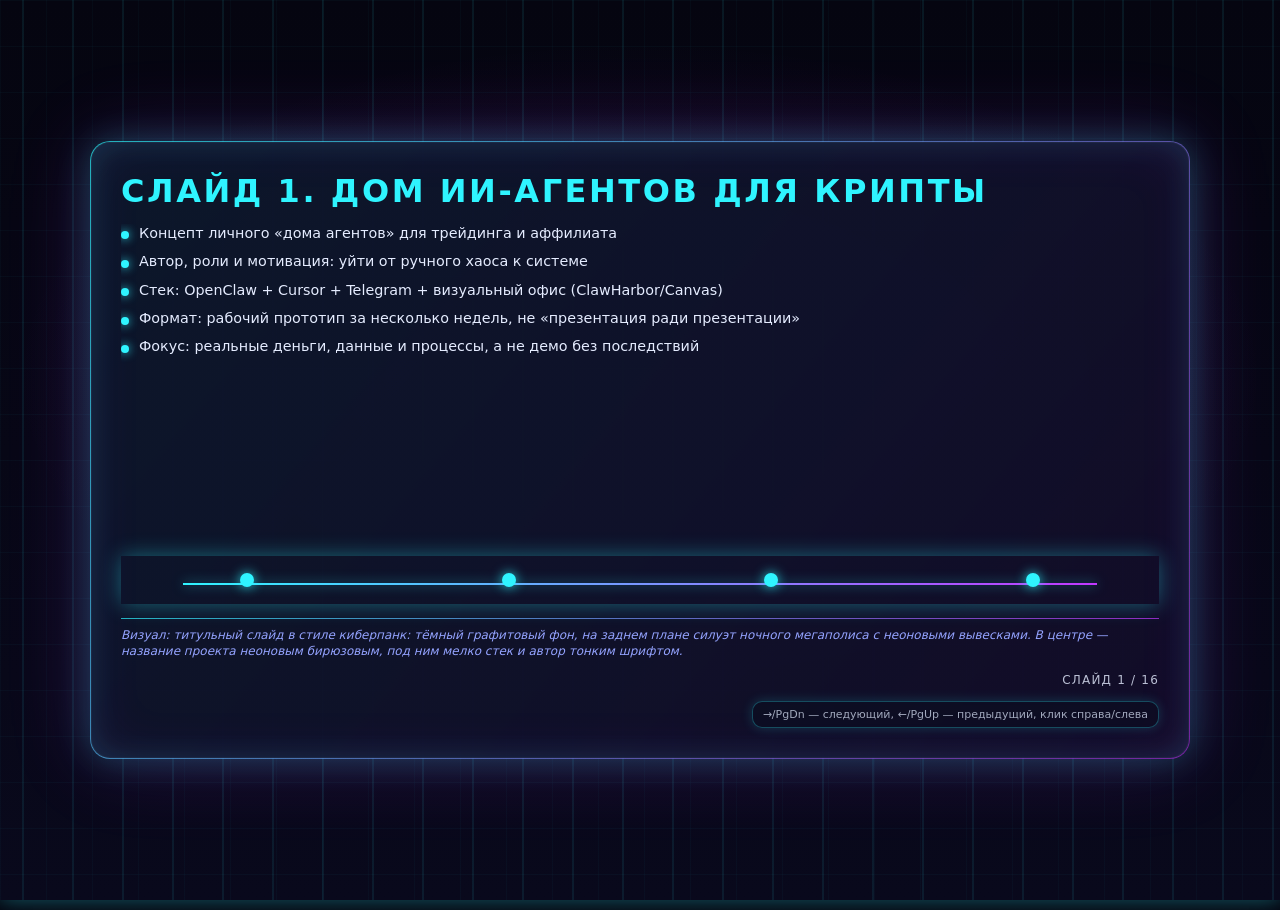
==== index.html @ 4ec415a6 "Update and rename deck.html to index.html" ====
﻿<!doctype html>
<html lang='ru'>
<head>
  <meta charset='UTF-8' />
  <meta name='viewport' content='width=device-width, initial-scale=1.0' />
  <title>Дом ИИ-агентов для криптотрейдинга и аффилиат-дохода</title>
  <style>
* { box-sizing: border-box; }
html, body { width: 100%; height: 100%; margin: 0; }
body {
  background:
    radial-gradient(68% 52% at 50% 42%, rgba(47, 244, 255, 0.09) 0%, rgba(194, 56, 255, 0.06) 36%, rgba(5, 5, 16, 0) 72%),
    linear-gradient(180deg, #050510 0%, #09091c 100%);
  color: #E5ECFF;
  font-family: system-ui, -apple-system, BlinkMacSystemFont, "Segoe UI", sans-serif;
  overflow: hidden;
}
#deck {
  position: relative;
  width: 100vw;
  height: 100vh;
  isolation: isolate;
}
#deck::before {
  content: "";
  position: absolute;
  inset: 0;
  background-image:
    linear-gradient(rgba(47, 244, 255, 0.12) 1px, transparent 1px),
    linear-gradient(90deg, rgba(47, 244, 255, 0.10) 1px, transparent 1px);
  background-size: 46px 46px;
  opacity: 0.26;
  pointer-events: none;
  z-index: 0;
  transition: transform .55s ease;
}
#deck::after {
  content: "";
  position: absolute;
  inset: 0;
  background: repeating-linear-gradient(90deg, transparent 0 22px, rgba(47, 244, 255, 0.08) 22px 24px, transparent 24px 50px);
  animation: rain 9s linear infinite;
  pointer-events: none;
  z-index: 0;
  transition: transform .55s ease;
}
#deck:hover::before { transform: translate3d(-6px, -4px, 0); }
#deck:hover::after { transform: translate3d(6px, 4px, 0); }
@keyframes rain { from { transform: translateY(-24px); } to { transform: translateY(24px); } }
@keyframes pulseGlow {
  0%, 100% { opacity: .9; box-shadow: 0 0 12px rgba(47,244,255,.26), 0 0 20px rgba(194,56,255,.12); }
  50% { opacity: 1; box-shadow: 0 0 18px rgba(47,244,255,.38), 0 0 30px rgba(194,56,255,.2); }
}
@keyframes fadeDown {
  from { opacity: 0; transform: translateY(-10px); }
  to { opacity: 1; transform: translateY(0); }
}
@keyframes fadeUp {
  from { opacity: 0; transform: translateY(10px); }
  to { opacity: 1; transform: translateY(0); }
}
@keyframes fadeInDelayed {
  from { opacity: 0; }
  to { opacity: 1; }
}
.slide {
  position: absolute;
  inset: 0;
  display: flex;
  align-items: center;
  justify-content: center;
  padding: 3vh 3vw;
  opacity: 0;
  pointer-events: none;
  transform: translateY(10px);
  transition: opacity .34s ease, transform .34s ease;
  z-index: 1;
}
.slide.active { opacity: 1; pointer-events: auto; transform: translateY(0); }
.slide-inner {
  width: min(1100px, 94vw);
  aspect-ratio: 16 / 9;
  max-height: 92vh;
  display: grid;
  grid-template-rows: auto 1fr auto auto auto auto;
  gap: 14px;
  padding: clamp(18px, 2.4vw, 30px);
  border-radius: 20px;
  border: 1px solid transparent;
  background:
    linear-gradient(rgba(10, 10, 30, 0.92), rgba(10, 10, 30, 0.92)) padding-box,
    linear-gradient(130deg, rgba(47,244,255,.72), rgba(194,56,255,.58)) border-box;
  box-shadow:
    inset 0 0 0 1px rgba(255,255,255,.04),
    inset 0 0 30px rgba(47,244,255,.12),
    inset 0 0 56px rgba(194,56,255,.08),
    0 0 36px rgba(47, 244, 255, 0.24),
    0 0 84px rgba(194, 56, 255, 0.2);
  overflow: hidden;
  transition: transform .35s ease, box-shadow .35s ease;
}
.slide-inner:hover {
  transform: translateY(-2px);
  box-shadow:
    inset 0 0 0 1px rgba(255,255,255,.04),
    inset 0 0 34px rgba(47,244,255,.14),
    inset 0 0 64px rgba(194,56,255,.1),
    0 0 42px rgba(47, 244, 255, 0.3),
    0 0 94px rgba(194, 56, 255, 0.24);
}
h1, h2 {
  margin: 0;
  text-transform: uppercase;
  letter-spacing: .08em;
  line-height: 1.2;
  font-size: clamp(28px, 2.6vw, 32px);
}
h1 { color: #2FF4FF; }
h2 { color: #C238FF; }
ul {
  margin: 0;
  padding: 0;
  list-style: none;
  display: grid;
  align-content: start;
  gap: 9px;
  overflow: auto;
}
li {
  position: relative;
  padding-left: 18px;
  line-height: 1.35;
  font-size: clamp(14px, 1.12vw, 19px);
}
li::before {
  content: "";
  position: absolute;
  left: 0;
  top: .52em;
  width: 8px;
  height: 8px;
  border-radius: 50%;
  background: #2FF4FF;
  box-shadow: 0 0 10px rgba(47,244,255,.9);
}
.visual-hint {
  font-size: clamp(12px, .9vw, 14px);
  color: #94A3FF;
  font-style: italic;
  border-top: 1px solid transparent;
  border-image: linear-gradient(90deg, rgba(47,244,255,.7), rgba(194,56,255,.7)) 1;
  padding-top: 8px;
  line-height: 1.35;
}
.slide-index {
  justify-self: end;
  font-size: 12px;
  letter-spacing: .1em;
  text-transform: uppercase;
  color: rgba(229,236,255,.8);
}
.nav-hint {
  justify-self: end;
  font-size: 11px;
  color: rgba(225, 235, 255, 0.7);
  padding: 6px 10px;
  border: 1px solid rgba(47,244,255,.28);
  border-radius: 10px;
  background: rgba(9, 14, 30, 0.45);
  box-shadow: 0 0 12px rgba(47,244,255,.18);
  backdrop-filter: blur(2px);
}
.diagram {
  border: 1px solid rgba(47, 244, 255, 0.3);
  border-radius: 14px;
  padding: 10px 12px;
  min-height: 64px;
  background: linear-gradient(160deg, rgba(17,18,45,.7), rgba(8,9,28,.75));
  display: grid;
  place-items: center;
  text-align: center;
  animation: pulseGlow 4.4s ease-in-out infinite;
}
.diagram em { font-size: 12px; color: rgba(229,236,255,.7); }
.grid-2x1 { display: grid; grid-template-columns: 1fr 1fr; gap: 10px; }
.grid-2x2 { display: grid; grid-template-columns: 1fr 1fr; gap: 10px; }
.agents-row { display: grid; grid-template-columns: repeat(4, 1fr); gap: 10px; }
.kpi-card {
  border: 1px solid rgba(255, 200, 87, 0.6);
  box-shadow: 0 0 17px rgba(255,200,87,.32);
  border-radius: 10px;
  background: rgba(255,200,87,.1);
  animation: pulseGlow 4.8s ease-in-out infinite;
}
.timeline {
  position: relative;
  display: grid;
  grid-template-columns: repeat(4, 1fr);
  gap: 10px;
}
.timeline::before {
  content: "";
  position: absolute;
  left: 6%;
  right: 6%;
  top: 50%;
  transform: translateY(-50%);
  height: 2px;
  background: linear-gradient(90deg, #2FF4FF, #C238FF);
  box-shadow: 0 0 12px rgba(47,244,255,.62);
  animation: pulseGlow 3.6s ease-in-out infinite;
}
.timeline .step {
  position: relative;
  z-index: 1;
  padding: 10px 8px;
  border-radius: 12px;
  border: 1px solid rgba(47,244,255,.45);
  background: rgba(12,20,42,.85);
  text-transform: uppercase;
  letter-spacing: .07em;
  font-size: 12px;
}
.timeline.timeline-steps { grid-template-columns: repeat(4, 1fr); min-height: 48px; }
.timeline.timeline-steps::before { top: 58%; }
.timeline.timeline-steps span {
  position: relative;
  z-index: 1;
  width: 14px;
  height: 14px;
  margin: auto;
  border-radius: 50%;
  background: #2FF4FF;
  box-shadow: 0 0 12px rgba(47,244,255,.85);
}
.neon-checklist {
  display: grid;
  gap: 8px;
  padding: 10px 12px;
  border: 1px solid rgba(47,244,255,.35);
  border-radius: 14px;
  background: rgba(8,18,40,.72);
}
.neon-checklist .item {
  display: grid;
  grid-template-columns: 14px 1fr;
  gap: 10px;
  align-items: center;
  text-transform: uppercase;
  letter-spacing: .08em;
  font-size: 12px;
}
.neon-checklist .dot {
  width: 10px;
  height: 10px;
  border-radius: 50%;
  border: 1px solid #2FF4FF;
  box-shadow: 0 0 8px rgba(47,244,255,.9);
}
.pipeline { grid-template-columns: repeat(7, minmax(0,1fr)); align-items: center; gap: 8px; }
.pipeline .node {
  min-height: 44px;
  border: 1px solid rgba(47,244,255,.5);
  border-radius: 10px;
  display: grid;
  place-items: center;
  background: rgba(14,28,56,.82);
  font-size: 12px;
  text-transform: uppercase;
}
.pipeline .arrow {
  height: 2px;
  background: linear-gradient(90deg, #2FF4FF, #C238FF);
  box-shadow: 0 0 8px rgba(47,244,255,.5);
}
.chaos {
  border-style: dashed;
  border-color: rgba(194,56,255,.7);
  box-shadow: inset 0 0 20px rgba(194,56,255,.22), 0 0 25px rgba(194,56,255,.16);
  background: repeating-linear-gradient(135deg, rgba(194,56,255,.18) 0 10px, rgba(15,8,30,.7) 10px 20px);
}
.home {
  border-color: rgba(47,244,255,.7);
  box-shadow: inset 0 0 20px rgba(47,244,255,.24), 0 0 25px rgba(47,244,255,.18);
  background: linear-gradient(180deg, rgba(14,35,64,.75), rgba(8,14,30,.75));
}
.glow-cyan {
  border-color: rgba(47,244,255,.65) !important;
  box-shadow: 0 0 21px rgba(47,244,255,.36);
}
.glow-purple {
  border-color: rgba(194,56,255,.65) !important;
  box-shadow: 0 0 21px rgba(194,56,255,.36);
}
.glow-yellow {
  border-color: rgba(255,200,87,.74) !important;
  box-shadow: 0 0 21px rgba(255,200,87,.39);
}
.glow-cyan.diagram, .glow-cyan.kpi-card { filter: drop-shadow(0 0 14px rgba(47,244,255,.30)); }
.glow-purple.diagram, .glow-purple.kpi-card { filter: drop-shadow(0 0 14px rgba(194,56,255,.30)); }
.glow-yellow.diagram, .glow-yellow.kpi-card { filter: drop-shadow(0 0 14px rgba(255,200,87,.32)); }
.slide.active h1,
.slide.active h2 { animation: fadeDown .42s ease both; }
.slide.active ul { animation: fadeUp .48s ease .08s both; }
.slide.active .visual-hint { animation: fadeInDelayed .42s ease .18s both; }
.slide.active .slide-index,
.slide.active .nav-hint { animation: fadeInDelayed .42s ease .24s both; }
@media (max-width: 980px) {
  .slide-inner {
    width: 96vw;
    max-height: 95vh;
    gap: 10px;
    box-shadow:
      inset 0 0 0 1px rgba(255,255,255,.03),
      inset 0 0 20px rgba(47,244,255,.08),
      0 0 24px rgba(47, 244, 255, 0.16),
      0 0 52px rgba(194, 56, 255, 0.12);
  }
  .agents-row { grid-template-columns: 1fr 1fr; }
  .grid-2x1, .grid-2x2 { grid-template-columns: 1fr; }
  .pipeline { grid-template-columns: 1fr; }
  .pipeline .arrow { height: 16px; width: 2px; justify-self: center; }
  .diagram, .kpi-card, .timeline::before { animation-duration: 2.8s; }
  .glow-cyan, .glow-purple, .glow-yellow { box-shadow: 0 0 14px rgba(47,244,255,.22); }
}
@media print {
  body {
    background: #050510 !important;
    -webkit-print-color-adjust: exact !important;
    print-color-adjust: exact !important;
  }
  
  #deck::before,
  #deck::after {
    display: none; /* убираем анимированные элементы */
  }
  
  .slide {
    position: relative !important;
    page-break-after: always;
    page-break-inside: avoid;
    display: block !important;
    opacity: 1 !important;
    pointer-events: auto !important;
    transform: none !important;
    height: 100vh;
    padding: 0;
    margin: 0;
  }
  
  .slide-inner {
    width: 100% !important;
    max-width: 100% !important;
    height: 100vh !important;
    max-height: 100vh !important;
    margin: 0 !important;
    box-shadow: none; /* убираем тени для чистоты PDF */
  }
}
@media (prefers-reduced-motion: reduce) {
  * { animation: none !important; transition: none !important; }
}
  </style>
</head>
<body>
  <div id='deck'>
    <section class="slide glow-cyan" data-index="1">
      <div class="slide-inner">
        <h1>Слайд 1. Дом ИИ‑агентов для крипты</h1>
        <ul>
          <li>Концепт личного &#171;дома агентов&#187; для трейдинга и аффилиата</li>
          <li>Автор, роли и мотивация: уйти от ручного хаоса к системе</li>
          <li>Стек: OpenClaw + Cursor + Telegram + визуальный офис (ClawHarbor/Canvas)</li>
          <li>Формат: рабочий прототип за несколько недель, не &#171;презентация ради презентации&#187;</li>
          <li>Фокус: реальные деньги, данные и процессы, а не демо без последствий</li>
        </ul>
        <div class='timeline timeline-steps glow-cyan'><span></span><span></span><span></span><span></span></div>
        <div class="visual-hint">Визуал: титульный слайд в стиле киберпанк: тёмный графитовый фон, на заднем плане силуэт ночного мегаполиса с неоновыми вывесками. В центре — название проекта неоновым бирюзовым, под ним мелко стек и автор тонким шрифтом.</div>
        <!-- IMAGE_PROMPT: Cinematic wide shot of a night cyberpunk megacity, a towering smart skyscraper symbolizing an AI agents house, neon cyan and purple accents, holographic interfaces, dense digital rain, volumetric fog, high detail, ultra crisp, 16:9 -->
        <div class="slide-index">Слайд 1 / 16</div>
        <div class="nav-hint">→/PgDn — следующий, ←/PgUp — предыдущий, клик справа/слева</div>
      </div>
    </section>
    <section class="slide glow-purple" data-index="2">
      <div class="slide-inner">
        <h2>Слайд 2. От хаотичного фриланса к агент‑дому</h2>
        <ul>
          <li>Сейчас: ручной трейдинг, спонтанные аффилиат‑запуски, разрозненные чаты</li>
          <li>Проблема: нет единого центра правды по сделкам, трафику и задачам</li>
          <li>Риски: эмоциональные решения, просроченные сигналы, забытые интеграции</li>
          <li>Идея: собрать всё в один &#171;дом&#187; из ИИ‑агентов, связанных с реальными API</li>
          <li>Результат: предсказуемый рабочий день и масштабируемый аффилиат‑доход</li>
        </ul>
        <div class='grid-2x1'><div class='diagram chaos glow-purple'><strong>Хаос</strong><em>Чаты, сигналы, таблички</em></div><div class='diagram home glow-cyan'><strong>Дом</strong><em>Комнаты, роли, процессы</em></div></div>
        <div class="visual-hint">Визуал: слева — &#171;облако хаоса&#187; из полупрозрачных глитч‑окон (чаты, биржа, таблички) с розово‑фиолетовым шумом. Справа — киберпанк‑дом: прямоугольный небоскрёб с подсвеченными неоном этажами‑комнатами.</div>
        <!-- IMAGE_PROMPT: Split-scene cyberpunk composition: left side chaotic glitch windows with chats, exchange screens, spreadsheets; right side ordered agent-house skyscraper with lit room floors; bright arrow from chaos to house, intense neon cyan and magenta, high detail, 16:9 -->
        <div class="slide-index">Слайд 2 / 16</div>
        <div class="nav-hint">→/PgDn — следующий, ←/PgUp — предыдущий, клик справа/слева</div>
      </div>
    </section>
    <section class="slide glow-yellow" data-index="3">
      <div class="slide-inner">
        <h2>Слайд 3. Маршрут: от фундамента к масштабу</h2>
        <ul>
          <li>Этап 1: технический фундамент — сервер, OpenClaw, связка с Telegram</li>
          <li>Этап 2: виртуальный дом — визуальные комнаты и NPC‑агенты в офисе</li>
          <li>Этап 3: первый рабочий кейс (MVP) по трейдингу/аффилиату/гибриду</li>
          <li>Этап 4: автоматизация, дашборды и превращение кейса в продукт/курс</li>
          <li>Цель маршрута: перейти от экспериментов к повторяемой системе дохода</li>
        </ul>
        <div class='timeline glow-cyan'><div class='step'>Фундамент</div><div class='step'>Дом</div><div class='step'>MVP</div><div class='step'>Масштаб</div></div>
        <div class="visual-hint">Визуал: горизонтальная неоновая лестница‑таймлайн из 4 ступеней, парящих над тёмным &#171;цифровым полом&#187; (сеточная решётка). Каждая ступень подсвечена бирюзовым с фиолетовым обводом и имеет короткий ярлык (&#171;Фундамент&#187;, &#171;Дом&#187;, &#171;MVP&#187;, &#171;Масштаб&#187;) и маленькую иконку.</div>
        <!-- IMAGE_PROMPT: Cyberpunk progress staircase of four glowing neon steps labeled Foundation, House, MVP, Scale, silhouette of a freelancer at bottom, silhouette of owner at top, dark digital grid floor, dramatic perspective, high detail, 16:9 -->
        <div class="slide-index">Слайд 3 / 16</div>
        <div class="nav-hint">→/PgDn — следующий, ←/PgUp — предыдущий, клик справа/слева</div>
      </div>
    </section>
    <section class="slide glow-cyan" data-index="4">
      <div class="slide-inner">
        <h2>Слайд 4. Этап 1: фундамент за 1–3 дня</h2>
        <ul>
          <li>Поднять небольшой сервер/VPS под OpenClaw и агенты (Linux, Git, Docker по мере необходимости)</li>
          <li>Развернуть OpenClaw, базовую конфигурацию, подключить первый workspace/канву</li>
          <li>Настроить связку с Cursor: рабочий репозиторий, CICD по минимуму, структура skills</li>
          <li>Интегрировать Telegram‑бота: команды для запуска/стопа агентов и уведомления</li>
          <li>Зафиксировать инструкции: как перезапускать дом, где лежат ключи и конфиги</li>
        </ul>
        <div class='neon-checklist glow-cyan'><div class='item'><span class='dot'></span><span>VPS + Linux</span></div><div class='item'><span class='dot'></span><span>OpenClaw</span></div><div class='item'><span class='dot'></span><span>Cursor + skills</span></div><div class='item'><span class='dot'></span><span>Telegram bot</span></div></div>
        <div class="visual-hint">Визуал: вертикальный киберпанк‑чеклист в виде голографической панели, парящей над тёмным фоном. Каждый пункт — неоновая строка с круглым индикатором статуса (контур бирюзовый, заливка по мере выполнения).</div>
        <div class="slide-index">Слайд 4 / 16</div>
        <div class="nav-hint">→/PgDn — следующий, ←/PgUp — предыдущий, клик справа/слева</div>
      </div>
    </section>
    <section class="slide glow-purple" data-index="5">
      <div class="slide-inner">
        <h2>Слайд 5. Архитектура: человек ↔ Cursor ↔ OpenClaw ↔ Telegram</h2>
        <ul>
          <li>Я формулирую цели и ограничения, управляю кодом через Cursor</li>
          <li>Cursor генерирует и обновляет код агентов, skills и интеграций</li>
          <li>Сервер с OpenClaw оркестрирует агентов, хранит состояние и логику</li>
          <li>Telegram выступает интерфейсом: команды, алерты, статус агентов</li>
          <li>Данные и сигналы ходят по понятным маршрутам, а не через &#171;память в голове&#187;</li>
        </ul>
        <div class='diagram pipeline glow-cyan'><div class='node'>Я</div><div class='arrow'></div><div class='node'>Cursor</div><div class='arrow'></div><div class='node'>OpenClaw</div><div class='arrow'></div><div class='node'>Telegram</div></div>
        <div class="visual-hint">Визуал: блок‑схема слева направо в виде кибернетического контура. Прямоугольники‑модули: `Я` → `Cursor` → `OpenClaw сервер` → `Telegram`, каждый — как неоновая карточка с лёгким свечением.</div>
        <div class="slide-index">Слайд 5 / 16</div>
        <div class="nav-hint">→/PgDn — следующий, ←/PgUp — предыдущий, клик справа/слева</div>
      </div>
    </section>
    <section class="slide glow-yellow" data-index="6">
      <div class="slide-inner">
        <h2>Слайд 6. Этап 2: виртуальный офис агентов</h2>
        <ul>
          <li>Поверх OpenClaw разворачиваю визуальный офис (Canvas/ClawHarbor) как &#171;дом&#187;</li>
          <li>Комнаты соответствуют ключевым потокам: трейдинг, ресёрч, контент, ops</li>
          <li>Каждый агент — NPC‑персонаж с ролью, иконкой и набором доступных инструментов</li>
          <li>Пространство помогает видеть связи: кто с кем обменивается сигналами и задачами</li>
          <li>Визуальный дом становится единой картой моих крипто‑ и аффилиат‑процессов</li>
        </ul>
        <div class='grid-2x2'><div class='diagram glow-cyan'>Trading</div><div class='diagram glow-purple'>Research</div><div class='diagram glow-purple'>Content</div><div class='diagram glow-yellow'>Ops</div></div>
        <div class="visual-hint">Визуал: изометрический вид киберпанк‑дома‑офиса: высокий кубический небоскрёб, у которого виден один &#171;этаж‑срез&#187;, разделённый на 4 неоновых комнаты (Trading, Research, Content, Ops). Каждая комната подсвечена своим оттенком (бирюзовый/фиолетовый/сине‑фиолетовый/жёлтый), внутри — маленький голографический силуэт агента.</div>
        <!-- IMAGE_PROMPT: Isometric cyberpunk office skyscraper, one exposed floor divided into four rooms: Trading, Research, Content, Ops, holographic AI agents inside each room, neon cyan/purple/yellow lighting, night city backdrop, high detail, 16:9 -->
        <div class="slide-index">Слайд 6 / 16</div>
        <div class="nav-hint">→/PgDn — следующий, ←/PgUp — предыдущий, клик справа/слева</div>
      </div>
    </section>
    <section class="slide glow-cyan" data-index="7">
      <div class="slide-inner">
        <h2>Слайд 7. Карта комнат: Trading / Research / Content / Ops</h2>
        <ul>
          <li>Trading: агенты‑стратегии, работающие с биржей и сигналами (иконка свечной график)</li>
          <li class="kpi-card glow-yellow">Research: агенты‑аналитики, обрабатывающие новости, ончейн и метрики (иконка лупа)</li>
          <li>Content: агенты‑копирайтеры/редакторы для Telegram/X и лендингов (иконка перо/соцсети)</li>
          <li>Ops: агенты‑операционисты для задач, алертов, отчётов и чек‑листов (иконка щит/папка)</li>
          <li>Между комнатами заранее продуманы потоки: сигналы → ресёрч → контент → ops</li>
        </ul>
        <div class='grid-2x2'><div class='diagram glow-cyan'>Trading</div><div class='diagram glow-purple'>Research</div><div class='diagram glow-purple'>Content</div><div class='diagram glow-yellow'>Ops</div></div>
        <div class="visual-hint">Визуал: псевдо‑таблица 2&#215;2 как сетка из голографических панелей. В каждой ячейке — неоновая иконка комнаты (свечной график, лупа, перо, щит) и короткая подпись.</div>
        <div class="slide-index">Слайд 7 / 16</div>
        <div class="nav-hint">→/PgDn — следующий, ←/PgUp — предыдущий, клик справа/слева</div>
      </div>
    </section>
    <section class="slide glow-purple" data-index="8">
      <div class="slide-inner">
        <h2>Слайд 8. Первые NPC‑агенты и их роли</h2>
        <ul>
          <li>Trader‑Bot: следит за сигналами и лимитами, формирует заявки, не имеет доступа к выводу средств</li>
          <li>Research‑Scout: собирает и резюмирует новости/потоки данных по выбранным токенам и нишам</li>
          <li>Content‑Scribe: превращает результаты трейда и ресёрча в посты, треды и простые лендинги</li>
          <li>Ops‑Guardian: следит за кроном, алертами, статусами агентов и ведёт журнал инцидентов</li>
          <li>У каждого агента есть чёткие границы: что он может, а что принципиально запрещено</li>
        </ul>
        <div class='agents-row'><div class='diagram glow-cyan'>Trader-Bot</div><div class='diagram glow-purple'>Research-Scout</div><div class='diagram glow-yellow'>Content-Scribe</div><div class='diagram glow-purple'>Ops-Guardian</div></div>
        <div class="visual-hint">Визуал: четыре карточки‑портрета NPC по углам слайда, каждая как киберпанковый профиль: тёмный фон, неоновый контур, стилизованный аватар (маска трейдера, аналитика, писателя, оператора) и подписи ролей. В центре — круг &#171;Дом агентов&#187; в виде небольшого голографического ядра, от него исходят светящиеся линии к карточкам.</div>
        <div class="slide-index">Слайд 8 / 16</div>
        <div class="nav-hint">→/PgDn — следующий, ←/PgUp — предыдущий, клик справа/слева</div>
      </div>
    </section>
    <section class="slide glow-yellow" data-index="9">
      <div class="slide-inner">
        <h2>Слайд 9. Этап 3: выбор первого MVP</h2>
        <ul>
          <li>Возможные линии:</li>
          <li>Для старта выбираю одну основную линию (например, гибрид &#171;трейд → контент → аффилиат&#187;)</li>
          <li class="kpi-card glow-yellow">Критерии выбора: скорость запуска, доступность данных, понятная метрика успеха</li>
        </ul>
        <div class='diagram pipeline glow-cyan'><div class='node'>Дом</div><div class='arrow'></div><div class='node'>Трейд</div><div class='arrow'></div><div class='node'>Контент</div><div class='arrow'></div><div class='node'>Аффилиат</div></div>
        <div class="visual-hint">Визуал: диаграмма‑&#171;вилка&#187; из трёх неоновых трасс, расходящихся от одной точки &#171;Дом агентов&#187;. Концы трасс — кружки‑чипы &#171;Трейдер&#187;, &#171;Аффилиат&#187;, &#171;Гибрид&#187;.</div>
        <div class="slide-index">Слайд 9 / 16</div>
        <div class="nav-hint">→/PgDn — следующий, ←/PgUp — предыдущий, клик справа/слева</div>
      </div>
    </section>
    <section class="slide glow-cyan" data-index="10">
      <div class="slide-inner">
        <h2>Слайд 10. Инструменты: биржа, данные, мессенджеры</h2>
        <ul>
          <li>Подключение биржи по API: ключи с ограничениями, только торговля/чтение, без вывода</li>
          <li class="kpi-card glow-yellow">Источники данных: ценовые фиды, ончейн‑метрики, RSS/новости, аффилиат‑статистики</li>
          <li>Telegram: бот для команд, уведомлений, быстрых текстовых запросов к агентам</li>
          <li>X/Twitter и лендинги: каналы публикации контента и отслеживания кликов/регистраций</li>
          <li>Логика подключения оформлена как skills и коннекторы, переиспользуемые агентами</li>
        </ul>
        <div class='diagram pipeline glow-cyan'><div class='node'>API</div><div class='arrow'></div><div class='node'>Данные</div><div class='arrow'></div><div class='node'>Telegram</div><div class='arrow'></div><div class='node'>X/Лендинги</div></div>
        <div class="visual-hint">Визуал: центральный неоновый шестиугольник &#171;Агенты OpenClaw&#187;, вокруг которого парят голографические блоки &#171;Биржа/API&#187;, &#171;Данные&#187;, &#171;Telegram&#187;, &#171;X/лендинги&#187;. Все блоки соединены бирюзовыми линиями‑каналами, напоминающими плату‑motherboard.</div>
        <!-- IMAGE_PROMPT: Futuristic techno hub scene: central hexagonal core labeled OpenClaw Agents, surrounding modules Exchange/API, Data, Telegram, X/Landing pages, all connected by luminous motherboard-like traces, neon cyberpunk style, high detail, 16:9 -->
        <div class="slide-index">Слайд 10 / 16</div>
        <div class="nav-hint">→/PgDn — следующий, ←/PgUp — предыдущий, клик справа/слева</div>
      </div>
    </section>
    <section class="slide glow-purple" data-index="11">
      <div class="slide-inner">
        <h2>Слайд 11. Поток логики: от описания к skills</h2>
        <ul>
          <li class="kpi-card glow-yellow">Владелец дома описывает задачу на человеческом языке (MVP, ограничения, KPI)</li>
          <li>В Cursor эта спецификация превращается в код агентов и отдельные skills</li>
          <li>Код деплоится на сервер, регистрируется в OpenClaw и привязывается к NPC‑ролям</li>
          <li>OpenClaw запускает агентов и оркестрирует их взаимодействие с внешними API</li>
          <li>Цикл: фидбек от реальных данных → правки в Cursor → обновлённые skills в проде</li>
        </ul>
        <div class='diagram pipeline glow-purple'><div class='node glow-yellow'>Описание</div><div class='arrow'></div><div class='node'>Cursor</div><div class='arrow'></div><div class='node'>Skills</div><div class='arrow'></div><div class='node glow-yellow'>Агенты</div></div>
        <div class="visual-hint">Визуал: вертикальный pipeline‑диаграмма в виде дорожки на микросхеме: `Описание` → `Cursor / Код` → `Skills в OpenClaw` → `Запущенные агенты` → `Фидбек`. Каждый этап — голографический прямоугольник с неоновым контуром, между этапами — световые стрелки.</div>
        <div class="slide-index">Слайд 11 / 16</div>
        <div class="nav-hint">→/PgDn — следующий, ←/PgUp — предыдущий, клик справа/слева</div>
      </div>
    </section>
    <section class="slide glow-yellow" data-index="12">
      <div class="slide-inner">
        <h2>Слайд 12. Риски, лимиты и метрики успеха</h2>
        <ul>
          <li>Финансовые риски: жёсткие лимиты на объёмы и риски, запрет агентов на вывод средств</li>
          <li>Технические риски: падения API, лаги, баги в логике — алерты и fallback‑режимы</li>
          <li>Операционные риски: забытые эксперименты, неотслеженные изменения конфигов</li>
          <li class="kpi-card glow-yellow">Метрики трейдинга (пример): P&amp;L днём/неделей, просадка, доля от плана (примерные графики)</li>
          <li class="kpi-card glow-yellow">Метрики аффилиата (пример): клики, регистрации, конверсия, LTV по источникам (примерные KPI)</li>
        </ul>
        <div class='agents-row'><div class='kpi-card glow-purple'>Риски</div><div class='kpi-card glow-yellow'>P&L</div><div class='kpi-card glow-yellow'>Клики</div><div class='kpi-card glow-cyan'>LTV</div></div>
        <div class="visual-hint">Визуал: левая часть — список рисков в виде красновато‑фиолетовых треугольников‑иконок поверх тёмного киберпанк‑фона. Правая часть — две голографические KPI‑карточки: одна с бар‑чартом P&amp;L, другая с чартом кликов/регистраций.</div>
        <!-- IMAGE_PROMPT: Cyberpunk risk-and-metrics dashboard scene: left side red-violet triangular risk warnings, right side two KPI holographic cards with P&L bar chart and clicks/registrations graph in warm yellow neon, dark high-tech background, high detail, 16:9 -->
        <div class="slide-index">Слайд 12 / 16</div>
        <div class="nav-hint">→/PgDn — следующий, ←/PgUp — предыдущий, клик справа/слева</div>
      </div>
    </section>
    <section class="slide glow-cyan" data-index="13">
      <div class="slide-inner">
        <h2>Слайд 13. Этап 4: автоматизация и привычки дома</h2>
        <ul>
          <li>Ввод cron‑задач: периодический ресёрч, обновление сигналов, отчёты по расписанию</li>
          <li>Настройка ежедневных/еженедельных рутин: утренний обзор, чек‑лист рисков, review сделок</li>
          <li>Визуальный quest‑лог: список квестов и задач по улучшению дома и агентов</li>
          <li>Каждой задаче привязан ответственный агент и владелец‑человек</li>
          <li>Цель: дом живёт даже в дни, когда я занят, и копит улучшения по шагам</li>
        </ul>
        <div class='grid-2x1'><div class='diagram glow-cyan'>Сегодня</div><div class='diagram glow-purple'>Неделя / Бэклог</div></div>
        <div class="visual-hint">Визуал: диаграмма в виде неоновой доски квестов, похожей на AR‑интерфейс: три колонки &#171;Сегодня&#187;, &#171;На неделю&#187;, &#171;Бэклог&#187;. Каждая карточка полупрозрачная, с маленькой иконкой агента и киберпанковыми рамками.</div>
        <div class="slide-index">Слайд 13 / 16</div>
        <div class="nav-hint">→/PgDn — следующий, ←/PgUp — предыдущий, клик справа/слева</div>
      </div>
    </section>
    <section class="slide glow-purple" data-index="14">
      <div class="slide-inner">
        <h2>Слайд 14. Панель владельца: один взгляд на дом</h2>
        <ul>
          <li class="kpi-card glow-yellow">Главный экран: агрегированный P&amp;L по трейдингу и аффилиату (без деталей сделок)</li>
          <li>Статус агентов: кто онлайн, кто в паузе, у кого есть алерты или ошибки</li>
          <li>Поток задач: текущие квесты, дедлайны и выполненные улучшения по дому</li>
          <li>Краткий риск‑профиль: использованные лимиты, текущая загрузка по API/квотам</li>
          <li>Панель доступна из браузера и Telegram (команды для быстрых запросов статуса)</li>
        </ul>
        <div class='grid-2x1'><div class='kpi-card glow-yellow'>P&L</div><div class='diagram glow-cyan'>Статусы агентов</div></div>
        <div class="visual-hint">Визуал: киберпанк‑дашборд 16:9 в стиле &#171;кабина пилота&#187; над ночным городом. Верхний левый — большая неоновая KPI‑карточка &#171;P&amp;L&#187; с жёлтым свечением.</div>
        <!-- IMAGE_PROMPT: Pilot-cockpit style cyberpunk dashboard above a night city, large glowing P&L module, agent status list panel, flowing task feed ribbon, HUD-like interface lines, neon cyan and purple with yellow KPI accents, high detail, 16:9 -->
        <div class="slide-index">Слайд 14 / 16</div>
        <div class="nav-hint">→/PgDn — следующий, ←/PgUp — предыдущий, клик справа/слева</div>
      </div>
    </section>
    <section class="slide glow-yellow" data-index="15">
      <div class="slide-inner">
        <h2>Слайд 15. Из личного дома в продукт и курс</h2>
        <ul>
          <li class="kpi-card glow-yellow">Первый кейс: документирую путь от нуля до работающего дома агентов с реальными метриками</li>
          <li>Формат: открытый кейс, воркшопы или мини‑курс для разработчиков и крипто‑энтузиастов</li>
          <li>Монетизация: сопровождение по внедрению, готовые шаблоны агентов, платный доступ к конфигам</li>
          <li class="kpi-card glow-yellow">Сообщество: пространство для обмена сетапами комнат, NPC и метрик</li>
          <li>Цель: превратить дом не только в личный инструмент, но и в линию бизнеса</li>
        </ul>
        <div class='grid-2x1'><div class='diagram glow-cyan'>Дом</div><div class='agents-row'><div class='diagram glow-purple'>Кейс</div><div class='diagram glow-cyan'>Продукт</div><div class='diagram glow-yellow'>Курс</div><div class='diagram glow-purple'>Сообщество</div></div></div>
        <div class="visual-hint">Визуал: слева — иконка &#171;Дом агентов&#187; как киберпанк‑башня с неоновыми окнами, в основании которой светятся логотипы OpenClaw/Cursor/Telegram. Справа — три голографические плитки &#171;Кейс&#187;, &#171;Продукт&#187;, &#171;Курс&#187; с тонкими бирюзовыми стрелками от дома.</div>
        <div class="slide-index">Слайд 15 / 16</div>
        <div class="nav-hint">→/PgDn — следующий, ←/PgUp — предыдущий, клик справа/слева</div>
      </div>
    </section>
    <section class="slide glow-cyan" data-index="16">
      <div class="slide-inner">
        <h2>Слайд 16. Заключение: кого ищу в дом агентов</h2>
        <ul>
          <li>Нужны партнёры‑трейдеры: готовые делиться стратегиями и рамками риск‑менеджмента</li>
          <li>Нужны разработчики/ML‑инженеры: расширять skills, коннекторы и надёжность системы</li>
          <li>Нужны маркетинг/контент‑партнёры: упаковать кейс в продукт и запустить аффилиат‑воронки</li>
          <li>Возможный формат: пилотная группа 3–5 человек с общим бэклогом и ревшар‑моделью</li>
          <li>Следующий шаг: созвон/чат, согласование MVP‑линии и короткий план на 2–4 недели</li>
        </ul>
        <div class='agents-row'><div class='diagram glow-cyan'>Трейдер</div><div class='diagram glow-purple'>Разработчик</div><div class='diagram glow-yellow'>Маркетинг</div><div class='diagram glow-cyan'>Пилот 3–5</div></div>
        <div class="visual-hint">Визуал: три вертикальные колонки с неоновыми силуэтами ролей: &#171;Трейдер&#187; (свечные графики на фоне), &#171;Разработчик&#187; (код и чипы), &#171;Маркетинг/Контент&#187; (иконки соцсетей). Внизу — крупная голографическая кнопка &#171;Присоединиться к дому&#187; с бирюзовым контуром и мягким фиолетовым свечением.</div>
        <div class="slide-index">Слайд 16 / 16</div>
        <div class="nav-hint">→/PgDn — следующий, ←/PgUp — предыдущий, клик справа/слева</div>
      </div>
    </section>
  </div>
  <script>
    const slides = Array.from(document.querySelectorAll('.slide'));
    let currentIndex = 0;

    function showSlide(index) {
      if (index < 0 || index >= slides.length) return;
      slides.forEach((slide) => slide.classList.remove('active'));
      slides[index].classList.add('active');
      currentIndex = index;
    }

    function nextSlide() {
      if (currentIndex < slides.length - 1) showSlide(currentIndex + 1);
    }

    function prevSlide() {
      if (currentIndex > 0) showSlide(currentIndex - 1);
    }

    window.addEventListener('keydown', (event) => {
      if (event.key === 'ArrowRight' || event.key === 'PageDown') {
        event.preventDefault();
        nextSlide();
      }
      if (event.key === 'ArrowLeft' || event.key === 'PageUp') {
        event.preventDefault();
        prevSlide();
      }
    });

    window.addEventListener('click', (event) => {
      if (event.clientX > window.innerWidth / 2) {
        nextSlide();
      } else {
        prevSlide();
      }
    });

    showSlide(0);
  </script>
</body>
</html>
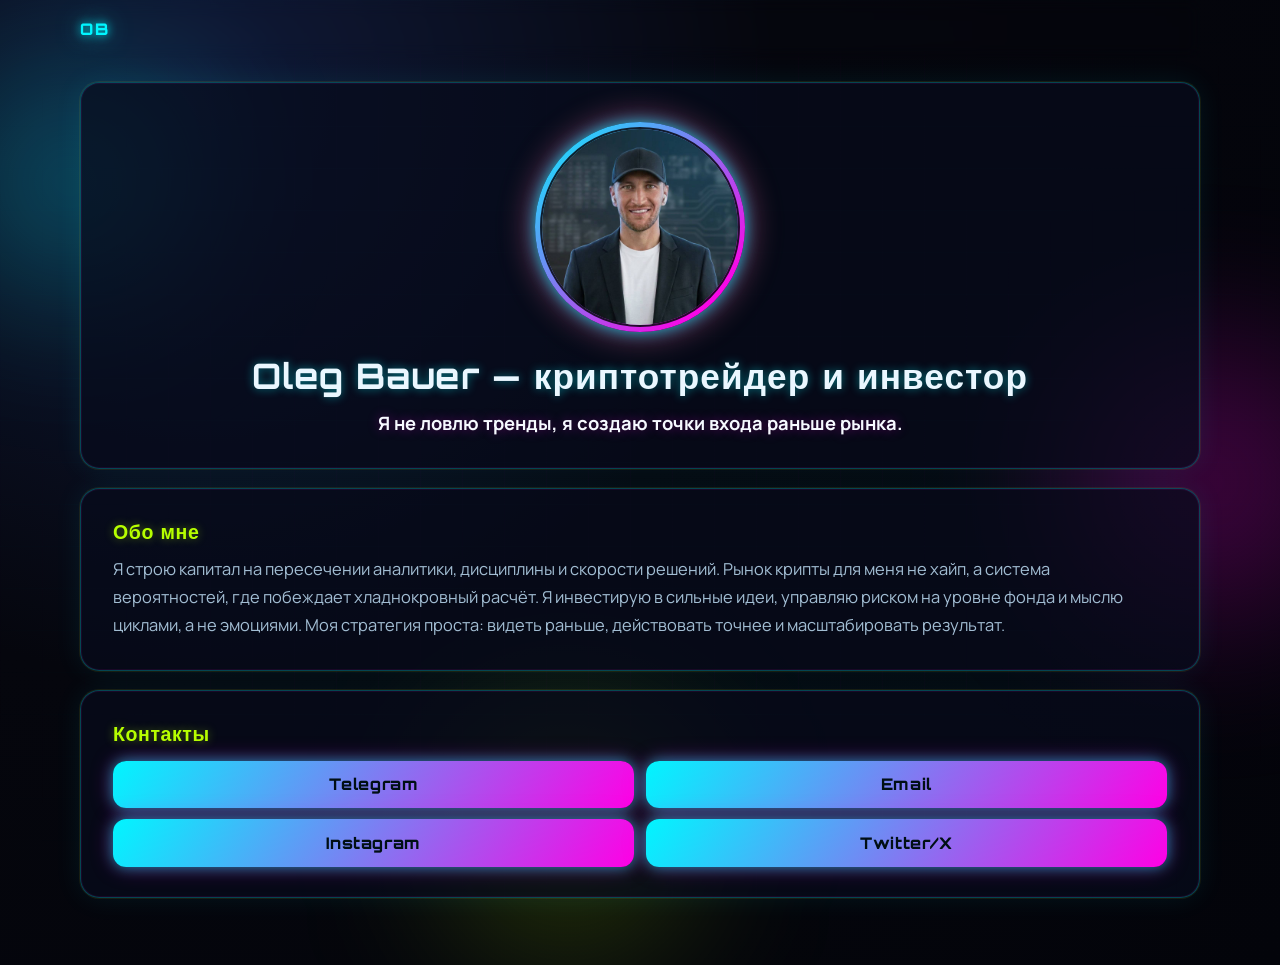
==== commit 723ae651: "add card files" ====
--- a/index.html
+++ b/index.html
@@ -1,676 +1,48 @@
-﻿<!doctype html>
-<html lang='ru'>
-<head>
-  <meta charset='UTF-8' />
-  <meta name='viewport' content='width=device-width, initial-scale=1.0' />
-  <title>Дом ИИ-агентов для криптотрейдинга и аффилиат-дохода</title>
-  <style>
-* { box-sizing: border-box; }
-html, body { width: 100%; height: 100%; margin: 0; }
-body {
-  background:
-    radial-gradient(68% 52% at 50% 42%, rgba(47, 244, 255, 0.09) 0%, rgba(194, 56, 255, 0.06) 36%, rgba(5, 5, 16, 0) 72%),
-    linear-gradient(180deg, #050510 0%, #09091c 100%);
-  color: #E5ECFF;
-  font-family: system-ui, -apple-system, BlinkMacSystemFont, "Segoe UI", sans-serif;
-  overflow: hidden;
-}
-#deck {
-  position: relative;
-  width: 100vw;
-  height: 100vh;
-  isolation: isolate;
-}
-#deck::before {
-  content: "";
-  position: absolute;
-  inset: 0;
-  background-image:
-    linear-gradient(rgba(47, 244, 255, 0.12) 1px, transparent 1px),
-    linear-gradient(90deg, rgba(47, 244, 255, 0.10) 1px, transparent 1px);
-  background-size: 46px 46px;
-  opacity: 0.26;
-  pointer-events: none;
-  z-index: 0;
-  transition: transform .55s ease;
-}
-#deck::after {
-  content: "";
-  position: absolute;
-  inset: 0;
-  background: repeating-linear-gradient(90deg, transparent 0 22px, rgba(47, 244, 255, 0.08) 22px 24px, transparent 24px 50px);
-  animation: rain 9s linear infinite;
-  pointer-events: none;
-  z-index: 0;
-  transition: transform .55s ease;
-}
-#deck:hover::before { transform: translate3d(-6px, -4px, 0); }
-#deck:hover::after { transform: translate3d(6px, 4px, 0); }
-@keyframes rain { from { transform: translateY(-24px); } to { transform: translateY(24px); } }
-@keyframes pulseGlow {
-  0%, 100% { opacity: .9; box-shadow: 0 0 12px rgba(47,244,255,.26), 0 0 20px rgba(194,56,255,.12); }
-  50% { opacity: 1; box-shadow: 0 0 18px rgba(47,244,255,.38), 0 0 30px rgba(194,56,255,.2); }
-}
-@keyframes fadeDown {
-  from { opacity: 0; transform: translateY(-10px); }
-  to { opacity: 1; transform: translateY(0); }
-}
-@keyframes fadeUp {
-  from { opacity: 0; transform: translateY(10px); }
-  to { opacity: 1; transform: translateY(0); }
-}
-@keyframes fadeInDelayed {
-  from { opacity: 0; }
-  to { opacity: 1; }
-}
-.slide {
-  position: absolute;
-  inset: 0;
-  display: flex;
-  align-items: center;
-  justify-content: center;
-  padding: 3vh 3vw;
-  opacity: 0;
-  pointer-events: none;
-  transform: translateY(10px);
-  transition: opacity .34s ease, transform .34s ease;
-  z-index: 1;
-}
-.slide.active { opacity: 1; pointer-events: auto; transform: translateY(0); }
-.slide-inner {
-  width: min(1100px, 94vw);
-  aspect-ratio: 16 / 9;
-  max-height: 92vh;
-  display: grid;
-  grid-template-rows: auto 1fr auto auto auto auto;
-  gap: 14px;
-  padding: clamp(18px, 2.4vw, 30px);
-  border-radius: 20px;
-  border: 1px solid transparent;
-  background:
-    linear-gradient(rgba(10, 10, 30, 0.92), rgba(10, 10, 30, 0.92)) padding-box,
-    linear-gradient(130deg, rgba(47,244,255,.72), rgba(194,56,255,.58)) border-box;
-  box-shadow:
-    inset 0 0 0 1px rgba(255,255,255,.04),
-    inset 0 0 30px rgba(47,244,255,.12),
-    inset 0 0 56px rgba(194,56,255,.08),
-    0 0 36px rgba(47, 244, 255, 0.24),
-    0 0 84px rgba(194, 56, 255, 0.2);
-  overflow: hidden;
-  transition: transform .35s ease, box-shadow .35s ease;
-}
-.slide-inner:hover {
-  transform: translateY(-2px);
-  box-shadow:
-    inset 0 0 0 1px rgba(255,255,255,.04),
-    inset 0 0 34px rgba(47,244,255,.14),
-    inset 0 0 64px rgba(194,56,255,.1),
-    0 0 42px rgba(47, 244, 255, 0.3),
-    0 0 94px rgba(194, 56, 255, 0.24);
-}
-h1, h2 {
-  margin: 0;
-  text-transform: uppercase;
-  letter-spacing: .08em;
-  line-height: 1.2;
-  font-size: clamp(28px, 2.6vw, 32px);
-}
-h1 { color: #2FF4FF; }
-h2 { color: #C238FF; }
-ul {
-  margin: 0;
-  padding: 0;
-  list-style: none;
-  display: grid;
-  align-content: start;
-  gap: 9px;
-  overflow: auto;
-}
-li {
-  position: relative;
-  padding-left: 18px;
-  line-height: 1.35;
-  font-size: clamp(14px, 1.12vw, 19px);
-}
-li::before {
-  content: "";
-  position: absolute;
-  left: 0;
-  top: .52em;
-  width: 8px;
-  height: 8px;
-  border-radius: 50%;
-  background: #2FF4FF;
-  box-shadow: 0 0 10px rgba(47,244,255,.9);
-}
-.visual-hint {
-  font-size: clamp(12px, .9vw, 14px);
-  color: #94A3FF;
-  font-style: italic;
-  border-top: 1px solid transparent;
-  border-image: linear-gradient(90deg, rgba(47,244,255,.7), rgba(194,56,255,.7)) 1;
-  padding-top: 8px;
-  line-height: 1.35;
-}
-.slide-index {
-  justify-self: end;
-  font-size: 12px;
-  letter-spacing: .1em;
-  text-transform: uppercase;
-  color: rgba(229,236,255,.8);
-}
-.nav-hint {
-  justify-self: end;
-  font-size: 11px;
-  color: rgba(225, 235, 255, 0.7);
-  padding: 6px 10px;
-  border: 1px solid rgba(47,244,255,.28);
-  border-radius: 10px;
-  background: rgba(9, 14, 30, 0.45);
-  box-shadow: 0 0 12px rgba(47,244,255,.18);
-  backdrop-filter: blur(2px);
-}
-.diagram {
-  border: 1px solid rgba(47, 244, 255, 0.3);
-  border-radius: 14px;
-  padding: 10px 12px;
-  min-height: 64px;
-  background: linear-gradient(160deg, rgba(17,18,45,.7), rgba(8,9,28,.75));
-  display: grid;
-  place-items: center;
-  text-align: center;
-  animation: pulseGlow 4.4s ease-in-out infinite;
-}
-.diagram em { font-size: 12px; color: rgba(229,236,255,.7); }
-.grid-2x1 { display: grid; grid-template-columns: 1fr 1fr; gap: 10px; }
-.grid-2x2 { display: grid; grid-template-columns: 1fr 1fr; gap: 10px; }
-.agents-row { display: grid; grid-template-columns: repeat(4, 1fr); gap: 10px; }
-.kpi-card {
-  border: 1px solid rgba(255, 200, 87, 0.6);
-  box-shadow: 0 0 17px rgba(255,200,87,.32);
-  border-radius: 10px;
-  background: rgba(255,200,87,.1);
-  animation: pulseGlow 4.8s ease-in-out infinite;
-}
-.timeline {
-  position: relative;
-  display: grid;
-  grid-template-columns: repeat(4, 1fr);
-  gap: 10px;
-}
-.timeline::before {
-  content: "";
-  position: absolute;
-  left: 6%;
-  right: 6%;
-  top: 50%;
-  transform: translateY(-50%);
-  height: 2px;
-  background: linear-gradient(90deg, #2FF4FF, #C238FF);
-  box-shadow: 0 0 12px rgba(47,244,255,.62);
-  animation: pulseGlow 3.6s ease-in-out infinite;
-}
-.timeline .step {
-  position: relative;
-  z-index: 1;
-  padding: 10px 8px;
-  border-radius: 12px;
-  border: 1px solid rgba(47,244,255,.45);
-  background: rgba(12,20,42,.85);
-  text-transform: uppercase;
-  letter-spacing: .07em;
-  font-size: 12px;
-}
-.timeline.timeline-steps { grid-template-columns: repeat(4, 1fr); min-height: 48px; }
-.timeline.timeline-steps::before { top: 58%; }
-.timeline.timeline-steps span {
-  position: relative;
-  z-index: 1;
-  width: 14px;
-  height: 14px;
-  margin: auto;
-  border-radius: 50%;
-  background: #2FF4FF;
-  box-shadow: 0 0 12px rgba(47,244,255,.85);
-}
-.neon-checklist {
-  display: grid;
-  gap: 8px;
-  padding: 10px 12px;
-  border: 1px solid rgba(47,244,255,.35);
-  border-radius: 14px;
-  background: rgba(8,18,40,.72);
-}
-.neon-checklist .item {
-  display: grid;
-  grid-template-columns: 14px 1fr;
-  gap: 10px;
-  align-items: center;
-  text-transform: uppercase;
-  letter-spacing: .08em;
-  font-size: 12px;
-}
-.neon-checklist .dot {
-  width: 10px;
-  height: 10px;
-  border-radius: 50%;
-  border: 1px solid #2FF4FF;
-  box-shadow: 0 0 8px rgba(47,244,255,.9);
-}
-.pipeline { grid-template-columns: repeat(7, minmax(0,1fr)); align-items: center; gap: 8px; }
-.pipeline .node {
-  min-height: 44px;
-  border: 1px solid rgba(47,244,255,.5);
-  border-radius: 10px;
-  display: grid;
-  place-items: center;
-  background: rgba(14,28,56,.82);
-  font-size: 12px;
-  text-transform: uppercase;
-}
-.pipeline .arrow {
-  height: 2px;
-  background: linear-gradient(90deg, #2FF4FF, #C238FF);
-  box-shadow: 0 0 8px rgba(47,244,255,.5);
-}
-.chaos {
-  border-style: dashed;
-  border-color: rgba(194,56,255,.7);
-  box-shadow: inset 0 0 20px rgba(194,56,255,.22), 0 0 25px rgba(194,56,255,.16);
-  background: repeating-linear-gradient(135deg, rgba(194,56,255,.18) 0 10px, rgba(15,8,30,.7) 10px 20px);
-}
-.home {
-  border-color: rgba(47,244,255,.7);
-  box-shadow: inset 0 0 20px rgba(47,244,255,.24), 0 0 25px rgba(47,244,255,.18);
-  background: linear-gradient(180deg, rgba(14,35,64,.75), rgba(8,14,30,.75));
-}
-.glow-cyan {
-  border-color: rgba(47,244,255,.65) !important;
-  box-shadow: 0 0 21px rgba(47,244,255,.36);
-}
-.glow-purple {
-  border-color: rgba(194,56,255,.65) !important;
-  box-shadow: 0 0 21px rgba(194,56,255,.36);
-}
-.glow-yellow {
-  border-color: rgba(255,200,87,.74) !important;
-  box-shadow: 0 0 21px rgba(255,200,87,.39);
-}
-.glow-cyan.diagram, .glow-cyan.kpi-card { filter: drop-shadow(0 0 14px rgba(47,244,255,.30)); }
-.glow-purple.diagram, .glow-purple.kpi-card { filter: drop-shadow(0 0 14px rgba(194,56,255,.30)); }
-.glow-yellow.diagram, .glow-yellow.kpi-card { filter: drop-shadow(0 0 14px rgba(255,200,87,.32)); }
-.slide.active h1,
-.slide.active h2 { animation: fadeDown .42s ease both; }
-.slide.active ul { animation: fadeUp .48s ease .08s both; }
-.slide.active .visual-hint { animation: fadeInDelayed .42s ease .18s both; }
-.slide.active .slide-index,
-.slide.active .nav-hint { animation: fadeInDelayed .42s ease .24s both; }
-@media (max-width: 980px) {
-  .slide-inner {
-    width: 96vw;
-    max-height: 95vh;
-    gap: 10px;
-    box-shadow:
-      inset 0 0 0 1px rgba(255,255,255,.03),
-      inset 0 0 20px rgba(47,244,255,.08),
-      0 0 24px rgba(47, 244, 255, 0.16),
-      0 0 52px rgba(194, 56, 255, 0.12);
-  }
-  .agents-row { grid-template-columns: 1fr 1fr; }
-  .grid-2x1, .grid-2x2 { grid-template-columns: 1fr; }
-  .pipeline { grid-template-columns: 1fr; }
-  .pipeline .arrow { height: 16px; width: 2px; justify-self: center; }
-  .diagram, .kpi-card, .timeline::before { animation-duration: 2.8s; }
-  .glow-cyan, .glow-purple, .glow-yellow { box-shadow: 0 0 14px rgba(47,244,255,.22); }
-}
-@media print {
-  body {
-    background: #050510 !important;
-    -webkit-print-color-adjust: exact !important;
-    print-color-adjust: exact !important;
-  }
-  
-  #deck::before,
-  #deck::after {
-    display: none; /* убираем анимированные элементы */
-  }
-  
-  .slide {
-    position: relative !important;
-    page-break-after: always;
-    page-break-inside: avoid;
-    display: block !important;
-    opacity: 1 !important;
-    pointer-events: auto !important;
-    transform: none !important;
-    height: 100vh;
-    padding: 0;
-    margin: 0;
-  }
-  
-  .slide-inner {
-    width: 100% !important;
-    max-width: 100% !important;
-    height: 100vh !important;
-    max-height: 100vh !important;
-    margin: 0 !important;
-    box-shadow: none; /* убираем тени для чистоты PDF */
-  }
-}
-@media (prefers-reduced-motion: reduce) {
-  * { animation: none !important; transition: none !important; }
-}
-  </style>
-</head>
-<body>
-  <div id='deck'>
-    <section class="slide glow-cyan" data-index="1">
-      <div class="slide-inner">
-        <h1>Слайд 1. Дом ИИ‑агентов для крипты</h1>
-        <ul>
-          <li>Концепт личного &#171;дома агентов&#187; для трейдинга и аффилиата</li>
-          <li>Автор, роли и мотивация: уйти от ручного хаоса к системе</li>
-          <li>Стек: OpenClaw + Cursor + Telegram + визуальный офис (ClawHarbor/Canvas)</li>
-          <li>Формат: рабочий прототип за несколько недель, не &#171;презентация ради презентации&#187;</li>
-          <li>Фокус: реальные деньги, данные и процессы, а не демо без последствий</li>
-        </ul>
-        <div class='timeline timeline-steps glow-cyan'><span></span><span></span><span></span><span></span></div>
-        <div class="visual-hint">Визуал: титульный слайд в стиле киберпанк: тёмный графитовый фон, на заднем плане силуэт ночного мегаполиса с неоновыми вывесками. В центре — название проекта неоновым бирюзовым, под ним мелко стек и автор тонким шрифтом.</div>
-        <!-- IMAGE_PROMPT: Cinematic wide shot of a night cyberpunk megacity, a towering smart skyscraper symbolizing an AI agents house, neon cyan and purple accents, holographic interfaces, dense digital rain, volumetric fog, high detail, ultra crisp, 16:9 -->
-        <div class="slide-index">Слайд 1 / 16</div>
-        <div class="nav-hint">→/PgDn — следующий, ←/PgUp — предыдущий, клик справа/слева</div>
-      </div>
-    </section>
-    <section class="slide glow-purple" data-index="2">
-      <div class="slide-inner">
-        <h2>Слайд 2. От хаотичного фриланса к агент‑дому</h2>
-        <ul>
-          <li>Сейчас: ручной трейдинг, спонтанные аффилиат‑запуски, разрозненные чаты</li>
-          <li>Проблема: нет единого центра правды по сделкам, трафику и задачам</li>
-          <li>Риски: эмоциональные решения, просроченные сигналы, забытые интеграции</li>
-          <li>Идея: собрать всё в один &#171;дом&#187; из ИИ‑агентов, связанных с реальными API</li>
-          <li>Результат: предсказуемый рабочий день и масштабируемый аффилиат‑доход</li>
-        </ul>
-        <div class='grid-2x1'><div class='diagram chaos glow-purple'><strong>Хаос</strong><em>Чаты, сигналы, таблички</em></div><div class='diagram home glow-cyan'><strong>Дом</strong><em>Комнаты, роли, процессы</em></div></div>
-        <div class="visual-hint">Визуал: слева — &#171;облако хаоса&#187; из полупрозрачных глитч‑окон (чаты, биржа, таблички) с розово‑фиолетовым шумом. Справа — киберпанк‑дом: прямоугольный небоскрёб с подсвеченными неоном этажами‑комнатами.</div>
-        <!-- IMAGE_PROMPT: Split-scene cyberpunk composition: left side chaotic glitch windows with chats, exchange screens, spreadsheets; right side ordered agent-house skyscraper with lit room floors; bright arrow from chaos to house, intense neon cyan and magenta, high detail, 16:9 -->
-        <div class="slide-index">Слайд 2 / 16</div>
-        <div class="nav-hint">→/PgDn — следующий, ←/PgUp — предыдущий, клик справа/слева</div>
-      </div>
-    </section>
-    <section class="slide glow-yellow" data-index="3">
-      <div class="slide-inner">
-        <h2>Слайд 3. Маршрут: от фундамента к масштабу</h2>
-        <ul>
-          <li>Этап 1: технический фундамент — сервер, OpenClaw, связка с Telegram</li>
-          <li>Этап 2: виртуальный дом — визуальные комнаты и NPC‑агенты в офисе</li>
-          <li>Этап 3: первый рабочий кейс (MVP) по трейдингу/аффилиату/гибриду</li>
-          <li>Этап 4: автоматизация, дашборды и превращение кейса в продукт/курс</li>
-          <li>Цель маршрута: перейти от экспериментов к повторяемой системе дохода</li>
-        </ul>
-        <div class='timeline glow-cyan'><div class='step'>Фундамент</div><div class='step'>Дом</div><div class='step'>MVP</div><div class='step'>Масштаб</div></div>
-        <div class="visual-hint">Визуал: горизонтальная неоновая лестница‑таймлайн из 4 ступеней, парящих над тёмным &#171;цифровым полом&#187; (сеточная решётка). Каждая ступень подсвечена бирюзовым с фиолетовым обводом и имеет короткий ярлык (&#171;Фундамент&#187;, &#171;Дом&#187;, &#171;MVP&#187;, &#171;Масштаб&#187;) и маленькую иконку.</div>
-        <!-- IMAGE_PROMPT: Cyberpunk progress staircase of four glowing neon steps labeled Foundation, House, MVP, Scale, silhouette of a freelancer at bottom, silhouette of owner at top, dark digital grid floor, dramatic perspective, high detail, 16:9 -->
-        <div class="slide-index">Слайд 3 / 16</div>
-        <div class="nav-hint">→/PgDn — следующий, ←/PgUp — предыдущий, клик справа/слева</div>
-      </div>
-    </section>
-    <section class="slide glow-cyan" data-index="4">
-      <div class="slide-inner">
-        <h2>Слайд 4. Этап 1: фундамент за 1–3 дня</h2>
-        <ul>
-          <li>Поднять небольшой сервер/VPS под OpenClaw и агенты (Linux, Git, Docker по мере необходимости)</li>
-          <li>Развернуть OpenClaw, базовую конфигурацию, подключить первый workspace/канву</li>
-          <li>Настроить связку с Cursor: рабочий репозиторий, CICD по минимуму, структура skills</li>
-          <li>Интегрировать Telegram‑бота: команды для запуска/стопа агентов и уведомления</li>
-          <li>Зафиксировать инструкции: как перезапускать дом, где лежат ключи и конфиги</li>
-        </ul>
-        <div class='neon-checklist glow-cyan'><div class='item'><span class='dot'></span><span>VPS + Linux</span></div><div class='item'><span class='dot'></span><span>OpenClaw</span></div><div class='item'><span class='dot'></span><span>Cursor + skills</span></div><div class='item'><span class='dot'></span><span>Telegram bot</span></div></div>
-        <div class="visual-hint">Визуал: вертикальный киберпанк‑чеклист в виде голографической панели, парящей над тёмным фоном. Каждый пункт — неоновая строка с круглым индикатором статуса (контур бирюзовый, заливка по мере выполнения).</div>
-        <div class="slide-index">Слайд 4 / 16</div>
-        <div class="nav-hint">→/PgDn — следующий, ←/PgUp — предыдущий, клик справа/слева</div>
-      </div>
-    </section>
-    <section class="slide glow-purple" data-index="5">
-      <div class="slide-inner">
-        <h2>Слайд 5. Архитектура: человек ↔ Cursor ↔ OpenClaw ↔ Telegram</h2>
-        <ul>
-          <li>Я формулирую цели и ограничения, управляю кодом через Cursor</li>
-          <li>Cursor генерирует и обновляет код агентов, skills и интеграций</li>
-          <li>Сервер с OpenClaw оркестрирует агентов, хранит состояние и логику</li>
-          <li>Telegram выступает интерфейсом: команды, алерты, статус агентов</li>
-          <li>Данные и сигналы ходят по понятным маршрутам, а не через &#171;память в голове&#187;</li>
-        </ul>
-        <div class='diagram pipeline glow-cyan'><div class='node'>Я</div><div class='arrow'></div><div class='node'>Cursor</div><div class='arrow'></div><div class='node'>OpenClaw</div><div class='arrow'></div><div class='node'>Telegram</div></div>
-        <div class="visual-hint">Визуал: блок‑схема слева направо в виде кибернетического контура. Прямоугольники‑модули: `Я` → `Cursor` → `OpenClaw сервер` → `Telegram`, каждый — как неоновая карточка с лёгким свечением.</div>
-        <div class="slide-index">Слайд 5 / 16</div>
-        <div class="nav-hint">→/PgDn — следующий, ←/PgUp — предыдущий, клик справа/слева</div>
-      </div>
-    </section>
-    <section class="slide glow-yellow" data-index="6">
-      <div class="slide-inner">
-        <h2>Слайд 6. Этап 2: виртуальный офис агентов</h2>
-        <ul>
-          <li>Поверх OpenClaw разворачиваю визуальный офис (Canvas/ClawHarbor) как &#171;дом&#187;</li>
-          <li>Комнаты соответствуют ключевым потокам: трейдинг, ресёрч, контент, ops</li>
-          <li>Каждый агент — NPC‑персонаж с ролью, иконкой и набором доступных инструментов</li>
-          <li>Пространство помогает видеть связи: кто с кем обменивается сигналами и задачами</li>
-          <li>Визуальный дом становится единой картой моих крипто‑ и аффилиат‑процессов</li>
-        </ul>
-        <div class='grid-2x2'><div class='diagram glow-cyan'>Trading</div><div class='diagram glow-purple'>Research</div><div class='diagram glow-purple'>Content</div><div class='diagram glow-yellow'>Ops</div></div>
-        <div class="visual-hint">Визуал: изометрический вид киберпанк‑дома‑офиса: высокий кубический небоскрёб, у которого виден один &#171;этаж‑срез&#187;, разделённый на 4 неоновых комнаты (Trading, Research, Content, Ops). Каждая комната подсвечена своим оттенком (бирюзовый/фиолетовый/сине‑фиолетовый/жёлтый), внутри — маленький голографический силуэт агента.</div>
-        <!-- IMAGE_PROMPT: Isometric cyberpunk office skyscraper, one exposed floor divided into four rooms: Trading, Research, Content, Ops, holographic AI agents inside each room, neon cyan/purple/yellow lighting, night city backdrop, high detail, 16:9 -->
-        <div class="slide-index">Слайд 6 / 16</div>
-        <div class="nav-hint">→/PgDn — следующий, ←/PgUp — предыдущий, клик справа/слева</div>
-      </div>
-    </section>
-    <section class="slide glow-cyan" data-index="7">
-      <div class="slide-inner">
-        <h2>Слайд 7. Карта комнат: Trading / Research / Content / Ops</h2>
-        <ul>
-          <li>Trading: агенты‑стратегии, работающие с биржей и сигналами (иконка свечной график)</li>
-          <li class="kpi-card glow-yellow">Research: агенты‑аналитики, обрабатывающие новости, ончейн и метрики (иконка лупа)</li>
-          <li>Content: агенты‑копирайтеры/редакторы для Telegram/X и лендингов (иконка перо/соцсети)</li>
-          <li>Ops: агенты‑операционисты для задач, алертов, отчётов и чек‑листов (иконка щит/папка)</li>
-          <li>Между комнатами заранее продуманы потоки: сигналы → ресёрч → контент → ops</li>
-        </ul>
-        <div class='grid-2x2'><div class='diagram glow-cyan'>Trading</div><div class='diagram glow-purple'>Research</div><div class='diagram glow-purple'>Content</div><div class='diagram glow-yellow'>Ops</div></div>
-        <div class="visual-hint">Визуал: псевдо‑таблица 2&#215;2 как сетка из голографических панелей. В каждой ячейке — неоновая иконка комнаты (свечной график, лупа, перо, щит) и короткая подпись.</div>
-        <div class="slide-index">Слайд 7 / 16</div>
-        <div class="nav-hint">→/PgDn — следующий, ←/PgUp — предыдущий, клик справа/слева</div>
-      </div>
-    </section>
-    <section class="slide glow-purple" data-index="8">
-      <div class="slide-inner">
-        <h2>Слайд 8. Первые NPC‑агенты и их роли</h2>
-        <ul>
-          <li>Trader‑Bot: следит за сигналами и лимитами, формирует заявки, не имеет доступа к выводу средств</li>
-          <li>Research‑Scout: собирает и резюмирует новости/потоки данных по выбранным токенам и нишам</li>
-          <li>Content‑Scribe: превращает результаты трейда и ресёрча в посты, треды и простые лендинги</li>
-          <li>Ops‑Guardian: следит за кроном, алертами, статусами агентов и ведёт журнал инцидентов</li>
-          <li>У каждого агента есть чёткие границы: что он может, а что принципиально запрещено</li>
-        </ul>
-        <div class='agents-row'><div class='diagram glow-cyan'>Trader-Bot</div><div class='diagram glow-purple'>Research-Scout</div><div class='diagram glow-yellow'>Content-Scribe</div><div class='diagram glow-purple'>Ops-Guardian</div></div>
-        <div class="visual-hint">Визуал: четыре карточки‑портрета NPC по углам слайда, каждая как киберпанковый профиль: тёмный фон, неоновый контур, стилизованный аватар (маска трейдера, аналитика, писателя, оператора) и подписи ролей. В центре — круг &#171;Дом агентов&#187; в виде небольшого голографического ядра, от него исходят светящиеся линии к карточкам.</div>
-        <div class="slide-index">Слайд 8 / 16</div>
-        <div class="nav-hint">→/PgDn — следующий, ←/PgUp — предыдущий, клик справа/слева</div>
-      </div>
-    </section>
-    <section class="slide glow-yellow" data-index="9">
-      <div class="slide-inner">
-        <h2>Слайд 9. Этап 3: выбор первого MVP</h2>
-        <ul>
-          <li>Возможные линии:</li>
-          <li>Для старта выбираю одну основную линию (например, гибрид &#171;трейд → контент → аффилиат&#187;)</li>
-          <li class="kpi-card glow-yellow">Критерии выбора: скорость запуска, доступность данных, понятная метрика успеха</li>
-        </ul>
-        <div class='diagram pipeline glow-cyan'><div class='node'>Дом</div><div class='arrow'></div><div class='node'>Трейд</div><div class='arrow'></div><div class='node'>Контент</div><div class='arrow'></div><div class='node'>Аффилиат</div></div>
-        <div class="visual-hint">Визуал: диаграмма‑&#171;вилка&#187; из трёх неоновых трасс, расходящихся от одной точки &#171;Дом агентов&#187;. Концы трасс — кружки‑чипы &#171;Трейдер&#187;, &#171;Аффилиат&#187;, &#171;Гибрид&#187;.</div>
-        <div class="slide-index">Слайд 9 / 16</div>
-        <div class="nav-hint">→/PgDn — следующий, ←/PgUp — предыдущий, клик справа/слева</div>
-      </div>
-    </section>
-    <section class="slide glow-cyan" data-index="10">
-      <div class="slide-inner">
-        <h2>Слайд 10. Инструменты: биржа, данные, мессенджеры</h2>
-        <ul>
-          <li>Подключение биржи по API: ключи с ограничениями, только торговля/чтение, без вывода</li>
-          <li class="kpi-card glow-yellow">Источники данных: ценовые фиды, ончейн‑метрики, RSS/новости, аффилиат‑статистики</li>
-          <li>Telegram: бот для команд, уведомлений, быстрых текстовых запросов к агентам</li>
-          <li>X/Twitter и лендинги: каналы публикации контента и отслеживания кликов/регистраций</li>
-          <li>Логика подключения оформлена как skills и коннекторы, переиспользуемые агентами</li>
-        </ul>
-        <div class='diagram pipeline glow-cyan'><div class='node'>API</div><div class='arrow'></div><div class='node'>Данные</div><div class='arrow'></div><div class='node'>Telegram</div><div class='arrow'></div><div class='node'>X/Лендинги</div></div>
-        <div class="visual-hint">Визуал: центральный неоновый шестиугольник &#171;Агенты OpenClaw&#187;, вокруг которого парят голографические блоки &#171;Биржа/API&#187;, &#171;Данные&#187;, &#171;Telegram&#187;, &#171;X/лендинги&#187;. Все блоки соединены бирюзовыми линиями‑каналами, напоминающими плату‑motherboard.</div>
-        <!-- IMAGE_PROMPT: Futuristic techno hub scene: central hexagonal core labeled OpenClaw Agents, surrounding modules Exchange/API, Data, Telegram, X/Landing pages, all connected by luminous motherboard-like traces, neon cyberpunk style, high detail, 16:9 -->
-        <div class="slide-index">Слайд 10 / 16</div>
-        <div class="nav-hint">→/PgDn — следующий, ←/PgUp — предыдущий, клик справа/слева</div>
-      </div>
-    </section>
-    <section class="slide glow-purple" data-index="11">
-      <div class="slide-inner">
-        <h2>Слайд 11. Поток логики: от описания к skills</h2>
-        <ul>
-          <li class="kpi-card glow-yellow">Владелец дома описывает задачу на человеческом языке (MVP, ограничения, KPI)</li>
-          <li>В Cursor эта спецификация превращается в код агентов и отдельные skills</li>
-          <li>Код деплоится на сервер, регистрируется в OpenClaw и привязывается к NPC‑ролям</li>
-          <li>OpenClaw запускает агентов и оркестрирует их взаимодействие с внешними API</li>
-          <li>Цикл: фидбек от реальных данных → правки в Cursor → обновлённые skills в проде</li>
-        </ul>
-        <div class='diagram pipeline glow-purple'><div class='node glow-yellow'>Описание</div><div class='arrow'></div><div class='node'>Cursor</div><div class='arrow'></div><div class='node'>Skills</div><div class='arrow'></div><div class='node glow-yellow'>Агенты</div></div>
-        <div class="visual-hint">Визуал: вертикальный pipeline‑диаграмма в виде дорожки на микросхеме: `Описание` → `Cursor / Код` → `Skills в OpenClaw` → `Запущенные агенты` → `Фидбек`. Каждый этап — голографический прямоугольник с неоновым контуром, между этапами — световые стрелки.</div>
-        <div class="slide-index">Слайд 11 / 16</div>
-        <div class="nav-hint">→/PgDn — следующий, ←/PgUp — предыдущий, клик справа/слева</div>
-      </div>
-    </section>
-    <section class="slide glow-yellow" data-index="12">
-      <div class="slide-inner">
-        <h2>Слайд 12. Риски, лимиты и метрики успеха</h2>
-        <ul>
-          <li>Финансовые риски: жёсткие лимиты на объёмы и риски, запрет агентов на вывод средств</li>
-          <li>Технические риски: падения API, лаги, баги в логике — алерты и fallback‑режимы</li>
-          <li>Операционные риски: забытые эксперименты, неотслеженные изменения конфигов</li>
-          <li class="kpi-card glow-yellow">Метрики трейдинга (пример): P&amp;L днём/неделей, просадка, доля от плана (примерные графики)</li>
-          <li class="kpi-card glow-yellow">Метрики аффилиата (пример): клики, регистрации, конверсия, LTV по источникам (примерные KPI)</li>
-        </ul>
-        <div class='agents-row'><div class='kpi-card glow-purple'>Риски</div><div class='kpi-card glow-yellow'>P&L</div><div class='kpi-card glow-yellow'>Клики</div><div class='kpi-card glow-cyan'>LTV</div></div>
-        <div class="visual-hint">Визуал: левая часть — список рисков в виде красновато‑фиолетовых треугольников‑иконок поверх тёмного киберпанк‑фона. Правая часть — две голографические KPI‑карточки: одна с бар‑чартом P&amp;L, другая с чартом кликов/регистраций.</div>
-        <!-- IMAGE_PROMPT: Cyberpunk risk-and-metrics dashboard scene: left side red-violet triangular risk warnings, right side two KPI holographic cards with P&L bar chart and clicks/registrations graph in warm yellow neon, dark high-tech background, high detail, 16:9 -->
-        <div class="slide-index">Слайд 12 / 16</div>
-        <div class="nav-hint">→/PgDn — следующий, ←/PgUp — предыдущий, клик справа/слева</div>
-      </div>
-    </section>
-    <section class="slide glow-cyan" data-index="13">
-      <div class="slide-inner">
-        <h2>Слайд 13. Этап 4: автоматизация и привычки дома</h2>
-        <ul>
-          <li>Ввод cron‑задач: периодический ресёрч, обновление сигналов, отчёты по расписанию</li>
-          <li>Настройка ежедневных/еженедельных рутин: утренний обзор, чек‑лист рисков, review сделок</li>
-          <li>Визуальный quest‑лог: список квестов и задач по улучшению дома и агентов</li>
-          <li>Каждой задаче привязан ответственный агент и владелец‑человек</li>
-          <li>Цель: дом живёт даже в дни, когда я занят, и копит улучшения по шагам</li>
-        </ul>
-        <div class='grid-2x1'><div class='diagram glow-cyan'>Сегодня</div><div class='diagram glow-purple'>Неделя / Бэклог</div></div>
-        <div class="visual-hint">Визуал: диаграмма в виде неоновой доски квестов, похожей на AR‑интерфейс: три колонки &#171;Сегодня&#187;, &#171;На неделю&#187;, &#171;Бэклог&#187;. Каждая карточка полупрозрачная, с маленькой иконкой агента и киберпанковыми рамками.</div>
-        <div class="slide-index">Слайд 13 / 16</div>
-        <div class="nav-hint">→/PgDn — следующий, ←/PgUp — предыдущий, клик справа/слева</div>
-      </div>
-    </section>
-    <section class="slide glow-purple" data-index="14">
-      <div class="slide-inner">
-        <h2>Слайд 14. Панель владельца: один взгляд на дом</h2>
-        <ul>
-          <li class="kpi-card glow-yellow">Главный экран: агрегированный P&amp;L по трейдингу и аффилиату (без деталей сделок)</li>
-          <li>Статус агентов: кто онлайн, кто в паузе, у кого есть алерты или ошибки</li>
-          <li>Поток задач: текущие квесты, дедлайны и выполненные улучшения по дому</li>
-          <li>Краткий риск‑профиль: использованные лимиты, текущая загрузка по API/квотам</li>
-          <li>Панель доступна из браузера и Telegram (команды для быстрых запросов статуса)</li>
-        </ul>
-        <div class='grid-2x1'><div class='kpi-card glow-yellow'>P&L</div><div class='diagram glow-cyan'>Статусы агентов</div></div>
-        <div class="visual-hint">Визуал: киберпанк‑дашборд 16:9 в стиле &#171;кабина пилота&#187; над ночным городом. Верхний левый — большая неоновая KPI‑карточка &#171;P&amp;L&#187; с жёлтым свечением.</div>
-        <!-- IMAGE_PROMPT: Pilot-cockpit style cyberpunk dashboard above a night city, large glowing P&L module, agent status list panel, flowing task feed ribbon, HUD-like interface lines, neon cyan and purple with yellow KPI accents, high detail, 16:9 -->
-        <div class="slide-index">Слайд 14 / 16</div>
-        <div class="nav-hint">→/PgDn — следующий, ←/PgUp — предыдущий, клик справа/слева</div>
-      </div>
-    </section>
-    <section class="slide glow-yellow" data-index="15">
-      <div class="slide-inner">
-        <h2>Слайд 15. Из личного дома в продукт и курс</h2>
-        <ul>
-          <li class="kpi-card glow-yellow">Первый кейс: документирую путь от нуля до работающего дома агентов с реальными метриками</li>
-          <li>Формат: открытый кейс, воркшопы или мини‑курс для разработчиков и крипто‑энтузиастов</li>
-          <li>Монетизация: сопровождение по внедрению, готовые шаблоны агентов, платный доступ к конфигам</li>
-          <li class="kpi-card glow-yellow">Сообщество: пространство для обмена сетапами комнат, NPC и метрик</li>
-          <li>Цель: превратить дом не только в личный инструмент, но и в линию бизнеса</li>
-        </ul>
-        <div class='grid-2x1'><div class='diagram glow-cyan'>Дом</div><div class='agents-row'><div class='diagram glow-purple'>Кейс</div><div class='diagram glow-cyan'>Продукт</div><div class='diagram glow-yellow'>Курс</div><div class='diagram glow-purple'>Сообщество</div></div></div>
-        <div class="visual-hint">Визуал: слева — иконка &#171;Дом агентов&#187; как киберпанк‑башня с неоновыми окнами, в основании которой светятся логотипы OpenClaw/Cursor/Telegram. Справа — три голографические плитки &#171;Кейс&#187;, &#171;Продукт&#187;, &#171;Курс&#187; с тонкими бирюзовыми стрелками от дома.</div>
-        <div class="slide-index">Слайд 15 / 16</div>
-        <div class="nav-hint">→/PgDn — следующий, ←/PgUp — предыдущий, клик справа/слева</div>
-      </div>
-    </section>
-    <section class="slide glow-cyan" data-index="16">
-      <div class="slide-inner">
-        <h2>Слайд 16. Заключение: кого ищу в дом агентов</h2>
-        <ul>
-          <li>Нужны партнёры‑трейдеры: готовые делиться стратегиями и рамками риск‑менеджмента</li>
-          <li>Нужны разработчики/ML‑инженеры: расширять skills, коннекторы и надёжность системы</li>
-          <li>Нужны маркетинг/контент‑партнёры: упаковать кейс в продукт и запустить аффилиат‑воронки</li>
-          <li>Возможный формат: пилотная группа 3–5 человек с общим бэклогом и ревшар‑моделью</li>
-          <li>Следующий шаг: созвон/чат, согласование MVP‑линии и короткий план на 2–4 недели</li>
-        </ul>
-        <div class='agents-row'><div class='diagram glow-cyan'>Трейдер</div><div class='diagram glow-purple'>Разработчик</div><div class='diagram glow-yellow'>Маркетинг</div><div class='diagram glow-cyan'>Пилот 3–5</div></div>
-        <div class="visual-hint">Визуал: три вертикальные колонки с неоновыми силуэтами ролей: &#171;Трейдер&#187; (свечные графики на фоне), &#171;Разработчик&#187; (код и чипы), &#171;Маркетинг/Контент&#187; (иконки соцсетей). Внизу — крупная голографическая кнопка &#171;Присоединиться к дому&#187; с бирюзовым контуром и мягким фиолетовым свечением.</div>
-        <div class="slide-index">Слайд 16 / 16</div>
-        <div class="nav-hint">→/PgDn — следующий, ←/PgUp — предыдущий, клик справа/слева</div>
-      </div>
-    </section>
-  </div>
-  <script>
-    const slides = Array.from(document.querySelectorAll('.slide'));
-    let currentIndex = 0;
-
-    function showSlide(index) {
-      if (index < 0 || index >= slides.length) return;
-      slides.forEach((slide) => slide.classList.remove('active'));
-      slides[index].classList.add('active');
-      currentIndex = index;
-    }
-
-    function nextSlide() {
-      if (currentIndex < slides.length - 1) showSlide(currentIndex + 1);
-    }
-
-    function prevSlide() {
-      if (currentIndex > 0) showSlide(currentIndex - 1);
-    }
-
-    window.addEventListener('keydown', (event) => {
-      if (event.key === 'ArrowRight' || event.key === 'PageDown') {
-        event.preventDefault();
-        nextSlide();
-      }
-      if (event.key === 'ArrowLeft' || event.key === 'PageUp') {
-        event.preventDefault();
-        prevSlide();
-      }
-    });
-
-    window.addEventListener('click', (event) => {
-      if (event.clientX > window.innerWidth / 2) {
-        nextSlide();
-      } else {
-        prevSlide();
-      }
-    });
-
-    showSlide(0);
-  </script>
-</body>
-</html>
-
-
-
-
-
-
+<!DOCTYPE html>
+<html lang="ru">
+<head>
+  <meta charset="UTF-8">
+  <meta name="viewport" content="width=device-width, initial-scale=1.0">
+  <title>Oleg Bauer — криптотрейдер и инвестор</title>
+  <meta name="description" content="Oleg Bauer — криптотрейдер и инвестор. Личный сайт-визитка в киберпанк-стиле.">
+  <link rel="preconnect" href="https://fonts.googleapis.com">
+  <link rel="preconnect" href="https://fonts.gstatic.com" crossorigin>
+  <link href="https://fonts.googleapis.com/css2?family=Orbitron:wght@400;500;700;800&family=Manrope:wght@400;500;700&display=swap" rel="stylesheet">
+  <link rel="stylesheet" href="styles.css">
+</head>
+<body>
+  <div class="bg-grid"></div>
+  <div class="bg-glow bg-glow-cyan"></div>
+  <div class="bg-glow bg-glow-magenta"></div>
+  <div class="bg-glow bg-glow-lime"></div>
+
+  <header class="topbar">
+    <a class="logo" href="#hero">OB</a>
+  </header>
+
+  <main>
+    <section class="hero" id="hero">
+      <div class="photo-wrap">
+        <img src="oleg.jpg" alt="Oleg Bauer" class="photo">
+      </div>
+      <h1>Oleg Bauer — криптотрейдер и инвестор</h1>
+      <p class="tagline">Я не ловлю тренды, я создаю точки входа раньше рынка.</p>
+    </section>
+
+    <section class="about" id="about">
+      <h2>Обо мне</h2>
+      <p>Я строю капитал на пересечении аналитики, дисциплины и скорости решений. Рынок крипты для меня не хайп, а система вероятностей, где побеждает хладнокровный расчёт. Я инвестирую в сильные идеи, управляю риском на уровне фонда и мыслю циклами, а не эмоциями. Моя стратегия проста: видеть раньше, действовать точнее и масштабировать результат.</p>
+    </section>
+
+    <section class="contacts" id="contacts">
+      <h2>Контакты</h2>
+      <div class="contact-grid">
+        <a class="contact-btn" href="https://t.me/btcpayer" target="_blank" rel="noopener noreferrer">Telegram</a>
+        <a class="contact-btn" href="mailto:btcpayer@icloud.com">Email</a>
+        <a class="contact-btn" href="https://instagram.com/btcpayer" target="_blank" rel="noopener noreferrer">Instagram</a>
+        <a class="contact-btn" href="https://x.com/bauer_oleg" target="_blank" rel="noopener noreferrer">Twitter/X</a>
+      </div>
+    </section>
+  </main>
+</body>
+</html>
--- a/styles.css
+++ b/styles.css
@@ -0,0 +1,286 @@
+:root {
+  --bg: #05060d;
+  --bg-soft: #0b0f1d;
+  --text: #eaf7ff;
+  --muted: #a2bdd3;
+  --cyan: #00f6ff;
+  --magenta: #ff00e5;
+  --lime: #b7ff00;
+  --yellow: #ffe600;
+  --panel: rgba(8, 12, 28, 0.72);
+}
+
+* {
+  box-sizing: border-box;
+}
+
+html {
+  scroll-behavior: smooth;
+}
+
+body {
+  margin: 0;
+  min-height: 100vh;
+  font-family: "Manrope", sans-serif;
+  background: radial-gradient(circle at 15% 10%, #101a39 0%, var(--bg) 42%, #03040a 100%);
+  color: var(--text);
+  overflow-x: hidden;
+  position: relative;
+}
+
+.bg-grid {
+  position: fixed;
+  inset: 0;
+  background-image:
+    linear-gradient(rgba(0, 246, 255, 0.1) 1px, transparent 1px),
+    linear-gradient(90deg, rgba(255, 0, 229, 0.08) 1px, transparent 1px);
+  background-size: 42px 42px;
+  mask-image: radial-gradient(circle at center, black 50%, transparent 100%);
+  opacity: 0.22;
+  pointer-events: none;
+  z-index: -3;
+}
+
+.bg-glow {
+  position: fixed;
+  border-radius: 50%;
+  filter: blur(80px);
+  pointer-events: none;
+  z-index: -2;
+}
+
+.bg-glow-cyan {
+  width: 220px;
+  height: 220px;
+  background: rgba(0, 246, 255, 0.28);
+  top: 8%;
+  left: -40px;
+}
+
+.bg-glow-magenta {
+  width: 280px;
+  height: 280px;
+  background: rgba(255, 0, 229, 0.24);
+  right: -70px;
+  top: 38%;
+}
+
+.bg-glow-lime {
+  width: 240px;
+  height: 240px;
+  background: rgba(183, 255, 0, 0.2);
+  left: 35%;
+  bottom: -60px;
+}
+
+.topbar {
+  width: min(1120px, 100% - 2rem);
+  margin: 0 auto;
+  padding: 1rem 0;
+  display: flex;
+  justify-content: flex-start;
+  align-items: center;
+  position: sticky;
+  top: 0;
+  z-index: 10;
+  backdrop-filter: blur(8px);
+}
+
+.logo {
+  text-decoration: none;
+  font-family: "Orbitron", sans-serif;
+  color: var(--cyan);
+  font-weight: 800;
+  letter-spacing: 0.12em;
+  text-shadow: 0 0 10px rgba(0, 246, 255, 0.9), 0 0 24px rgba(0, 246, 255, 0.6);
+}
+
+main {
+  width: min(1120px, 100% - 2rem);
+  margin: 0 auto;
+  padding: 1.5rem 0 3rem;
+}
+
+section {
+  border: 1px solid rgba(0, 246, 255, 0.25);
+  background: var(--panel);
+  border-radius: 1.2rem;
+  padding: 1.2rem;
+  margin-bottom: 1.1rem;
+  box-shadow: inset 0 0 0 1px rgba(255, 0, 229, 0.08), 0 0 0 1px rgba(255, 230, 0, 0.08), 0 0 28px rgba(0, 246, 255, 0.08);
+}
+
+.hero {
+  text-align: center;
+  padding-top: 1.6rem;
+}
+
+.photo-wrap {
+  width: 180px;
+  height: 180px;
+  margin: 0 auto 1rem;
+  border-radius: 50%;
+  padding: 5px;
+  background: linear-gradient(135deg, var(--cyan), var(--magenta), var(--lime), var(--yellow));
+  background-size: 260% 260%;
+  animation: flow 8s linear infinite;
+  box-shadow: 0 0 16px rgba(0, 246, 255, 0.75), 0 0 34px rgba(255, 0, 229, 0.45), 0 0 42px rgba(183, 255, 0, 0.24);
+  transition: transform 0.35s ease, box-shadow 0.35s ease;
+}
+
+.photo {
+  width: 100%;
+  height: 100%;
+  display: block;
+  border-radius: 50%;
+  object-fit: cover;
+  border: 2px solid rgba(5, 6, 13, 0.85);
+  transition: transform 0.35s ease;
+}
+
+.photo-wrap:hover {
+  transform: scale(1.03);
+  box-shadow: 0 0 20px rgba(0, 246, 255, 0.95), 0 0 44px rgba(255, 0, 229, 0.68), 0 0 52px rgba(183, 255, 0, 0.42);
+}
+
+.photo-wrap:hover .photo {
+  transform: scale(1.03);
+}
+
+h1,
+h2 {
+  margin: 0 0 0.7rem;
+  font-family: "Orbitron", sans-serif;
+  letter-spacing: 0.03em;
+}
+
+h1 {
+  font-size: 1.32rem;
+  line-height: 1.35;
+  text-shadow: 0 0 10px rgba(0, 246, 255, 0.45);
+}
+
+h2 {
+  font-size: 1.05rem;
+  color: var(--lime);
+  text-shadow: 0 0 10px rgba(183, 255, 0, 0.4);
+}
+
+p {
+  margin: 0;
+  color: var(--muted);
+  line-height: 1.7;
+  font-size: 0.96rem;
+}
+
+.tagline {
+  color: #f6f9ff;
+  font-weight: 700;
+  margin-top: 0.25rem;
+  line-height: 1.45;
+  text-shadow: 0 0 12px rgba(255, 0, 229, 0.35);
+}
+
+.contact-grid {
+  margin-top: 0.9rem;
+  display: grid;
+  grid-template-columns: 1fr;
+  gap: 0.72rem;
+}
+
+.contact-btn {
+  text-decoration: none;
+  text-align: center;
+  color: #000f15;
+  font-weight: 800;
+  font-family: "Orbitron", sans-serif;
+  letter-spacing: 0.04em;
+  border-radius: 0.82rem;
+  padding: 0.85rem 0.9rem;
+  background: linear-gradient(125deg, var(--cyan), var(--magenta), var(--lime), var(--yellow));
+  background-size: 300% 300%;
+  animation: flow 6.5s linear infinite;
+  box-shadow: 0 0 14px rgba(0, 246, 255, 0.55), 0 0 22px rgba(255, 0, 229, 0.36);
+  transition: transform 0.25s ease, box-shadow 0.25s ease;
+}
+
+.contact-btn:hover {
+  transform: scale(1.03);
+  box-shadow: 0 0 20px rgba(0, 246, 255, 0.8), 0 0 36px rgba(255, 0, 229, 0.58), 0 0 48px rgba(183, 255, 0, 0.4);
+}
+
+@keyframes flow {
+  0% {
+    background-position: 0% 50%;
+  }
+  50% {
+    background-position: 100% 50%;
+  }
+  100% {
+    background-position: 0% 50%;
+  }
+}
+
+@media (min-width: 700px) {
+  .topbar {
+    width: min(1120px, 100% - 3rem);
+    padding: 1.2rem 0;
+  }
+
+  main {
+    width: min(1120px, 100% - 3rem);
+  }
+
+  section {
+    padding: 1.6rem;
+  }
+
+  .hero {
+    padding-top: 2.1rem;
+  }
+
+  .photo-wrap {
+    width: 210px;
+    height: 210px;
+    margin-bottom: 1.25rem;
+  }
+
+  h1 {
+    font-size: 1.86rem;
+  }
+
+  h2 {
+    font-size: 1.22rem;
+  }
+
+  p,
+  .tagline {
+    font-size: 1.03rem;
+  }
+
+  .contact-grid {
+    grid-template-columns: repeat(2, minmax(0, 1fr));
+  }
+}
+
+@media (min-width: 1024px) {
+  section {
+    padding: 1.9rem 2rem;
+    margin-bottom: 1.2rem;
+  }
+
+  .hero {
+    padding-top: 2.4rem;
+  }
+
+  h1 {
+    font-size: 2.2rem;
+    max-width: 880px;
+    margin-left: auto;
+    margin-right: auto;
+  }
+
+  .tagline {
+    font-size: 1.15rem;
+  }
+}
